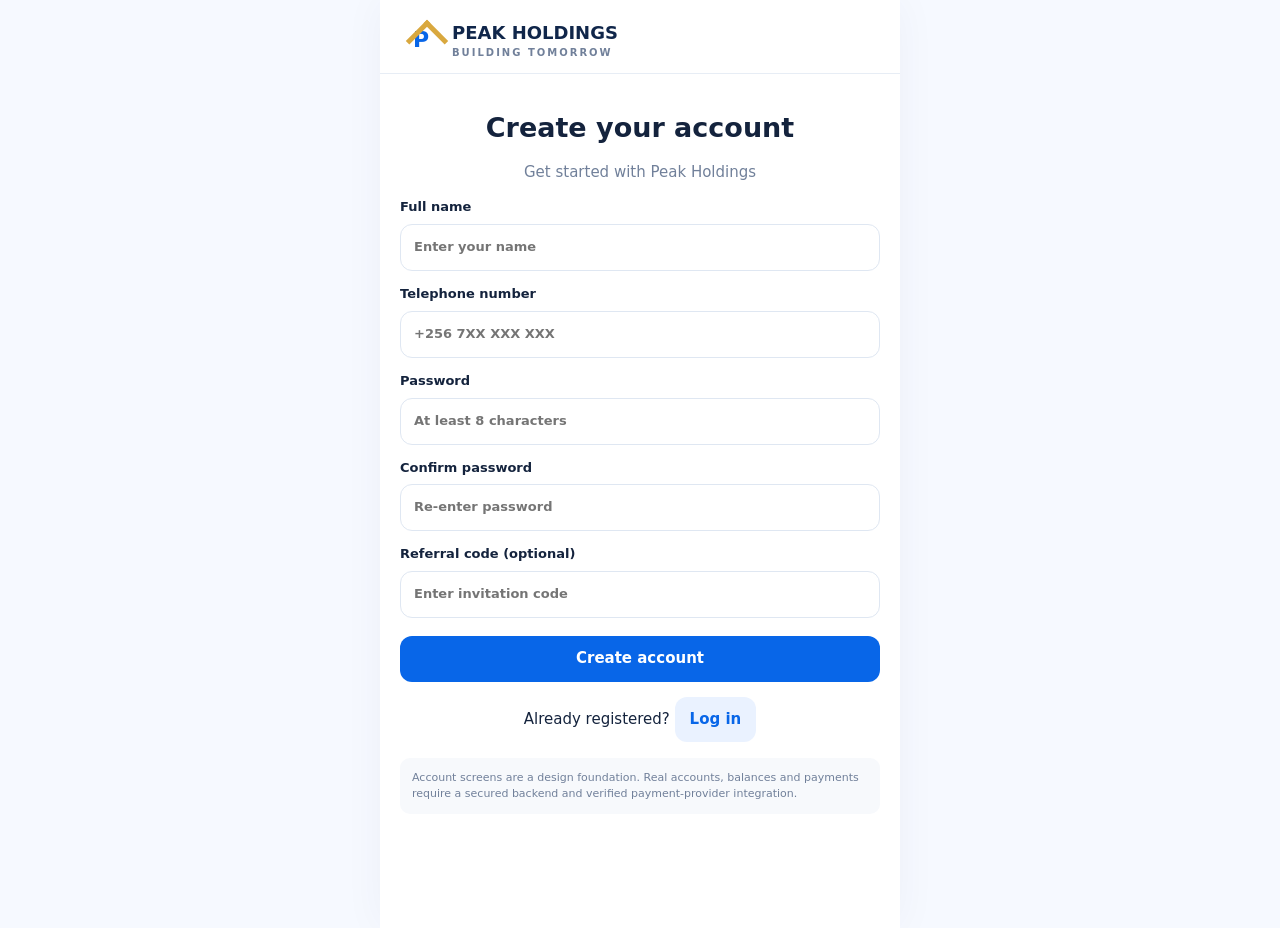
==== index.html @ d8cb35cf "Add Peak Holdings white and blue responsive app foundation" ====
<!doctype html>
<html lang="en">
<head>
<meta charset="utf-8"><meta name="viewport" content="width=device-width,initial-scale=1,viewport-fit=cover">
<meta name="theme-color" content="#ffffff"><meta name="description" content="Peak Holdings account portal">
<title>Peak Holdings</title>
<style>
:root{--blue:#0866e8;--navy:#10264a;--gold:#d9a83e;--ink:#14233d;--muted:#71809a;--line:#e7edf5;--bg:#f6f9ff;--green:#07894f}
*{box-sizing:border-box}body{margin:0;background:var(--bg);color:var(--ink);font:15px/1.45 system-ui,-apple-system,Segoe UI,sans-serif}button,input{font:inherit}button{cursor:pointer}.shell{max-width:520px;margin:auto;min-height:100dvh;background:white;box-shadow:0 0 40px #18345b0b;padding-bottom:88px}.top{padding:20px 20px 12px;display:flex;align-items:center;gap:10px;border-bottom:1px solid var(--line);position:sticky;top:0;background:#ffffffed;backdrop-filter:blur(12px);z-index:5}.logo{width:42px;height:36px;display:grid;place-items:center;font-weight:900;font-size:22px;color:var(--blue);position:relative}.logo:after{content:"";position:absolute;width:25px;height:25px;border-top:5px solid var(--gold);border-right:5px solid var(--gold);transform:rotate(-45deg);right:0;top:4px}.brand{font-size:18px;font-weight:850;color:var(--navy)}.brand small{display:block;font-size:10px;letter-spacing:2px;color:var(--muted);font-weight:700}.view{display:none;padding:20px}.view.active{display:block}.heading{font-size:24px;letter-spacing:-.6px;margin:4px 0 5px}.muted{color:var(--muted)}.welcome{display:flex;justify-content:space-between;align-items:center;margin-bottom:18px}.avatar{width:45px;height:45px;border-radius:15px;background:#e8f1ff;display:grid;place-items:center;font-size:23px}.balance{background:linear-gradient(120deg,#075fe0,#1889ff);color:white;border-radius:20px;padding:20px;margin-bottom:14px;box-shadow:0 12px 26px #0866e82b}.balance .label{opacity:.88;font-size:13px}.balance strong{display:block;font-size:28px;margin:6px 0 15px}.actions{display:flex;gap:10px}.btn{border:0;border-radius:12px;padding:12px 15px;font-weight:750}.btn.primary{background:var(--blue);color:white}.btn.green{background:#08a75b;color:white}.btn.light{background:#eaf2ff;color:var(--blue)}.actions .btn{flex:1}.grid{display:grid;grid-template-columns:1fr 1fr;gap:10px;margin:12px 0}.stat,.card{border:1px solid var(--line);border-radius:16px;padding:14px;background:white}.stat span{display:block;color:var(--muted);font-size:12px}.stat strong{display:block;margin-top:6px;font-size:17px}.section-title{font-size:17px;margin:22px 0 12px}.invite{padding:14px;border:1px solid #cfe0ff;background:#f2f7ff;border-radius:16px}.copyrow{display:flex;gap:8px;margin-top:9px}.copyrow input{min-width:0;flex:1}.field{width:100%;border:1px solid #dfe7f2;border-radius:12px;padding:13px;margin-top:7px;background:#fff;color:var(--ink)}.formlabel{display:block;font-size:13px;font-weight:700;margin-top:14px}.product{display:flex;gap:13px;padding:13px;margin-bottom:11px;border:1px solid var(--line);border-radius:16px}.machine{width:92px;min-width:92px;height:100px;border-radius:12px;background:linear-gradient(145deg,#edf4ff,#fff);display:grid;place-items:center;font-size:38px}.product h3{margin:0 0 5px;font-size:15px}.product p{margin:3px 0;font-size:12px;color:var(--muted)}.product b{color:var(--blue)}.product .btn{margin-top:8px;padding:8px 12px;font-size:12px}.pill{display:inline-block;border-radius:99px;padding:4px 8px;background:#e4f8ed;color:var(--green);font-size:11px;font-weight:800}.tier{display:grid;grid-template-columns:repeat(3,1fr);gap:8px;margin:12px 0}.tier div{text-align:center;padding:14px 5px;border-radius:14px;background:#f0f6ff}.tier b{display:block;font-size:23px;color:var(--blue)}.tablewrap{overflow:auto;border:1px solid var(--line);border-radius:12px}table{width:100%;border-collapse:collapse;white-space:nowrap;font-size:12px}th,td{text-align:left;padding:11px;border-bottom:1px solid var(--line)}th{background:#f5f8fd;color:var(--muted)}.menu{display:flex;align-items:center;gap:12px;padding:15px 3px;border-bottom:1px solid var(--line);font-weight:650}.menu span:first-child{font-size:21px;width:28px}.menu button{margin-left:auto;border:0;background:none;color:var(--blue);font-weight:800}.bottom{position:fixed;bottom:0;left:50%;transform:translateX(-50%);width:min(520px,100%);background:#fff;border-top:1px solid var(--line);display:grid;grid-template-columns:repeat(4,1fr);padding:8px 5px max(8px,env(safe-area-inset-bottom));z-index:10}.nav{border:0;background:white;color:#8290a7;font-size:11px;font-weight:700;padding:5px}.nav span{display:block;font-size:21px;margin-bottom:2px}.nav.active{color:var(--blue)}.auth{padding:26px 20px}.auth .logo{margin:12px auto}.auth h1{text-align:center;font-size:27px;margin:8px 0}.auth .muted{text-align:center}.hidden{display:none!important}.notice{font-size:11px;color:var(--muted);background:#f7f9fc;padding:12px;border-radius:10px;margin-top:16px}
</style></head>
<body><main class="shell">
<header class="top"><div class="logo">P</div><div class="brand">PEAK HOLDINGS<small>BUILDING TOMORROW</small></div></header>
<section id="auth" class="auth">
<div id="register">
<h1>Create your account</h1><p class="muted">Get started with Peak Holdings</p>
<form id="registerForm"><label class="formlabel">Full name<input class="field" name="name" autocomplete="name" required placeholder="Enter your name"></label><label class="formlabel">Telephone number<input class="field" name="phone" type="tel" autocomplete="tel" required placeholder="+256 7XX XXX XXX"></label><label class="formlabel">Password<input class="field" name="password" type="password" minlength="8" required placeholder="At least 8 characters"></label><label class="formlabel">Confirm password<input class="field" name="confirm" type="password" minlength="8" required placeholder="Re-enter password"></label><label class="formlabel">Referral code (optional)<input class="field" name="referral" placeholder="Enter invitation code"></label><button class="btn primary" style="width:100%;margin-top:18px">Create account</button></form>
<p style="text-align:center">Already registered? <button class="btn light" id="showLogin">Log in</button></p>
</div>
<div id="login" class="hidden"><h1>Welcome back</h1><p class="muted">Log in to your account</p><form id="loginForm"><label class="formlabel">Telephone number<input class="field" name="phone" type="tel" required placeholder="+256 7XX XXX XXX"></label><label class="formlabel">Password<input class="field" name="password" type="password" required placeholder="Enter password"></label><button class="btn primary" style="width:100%;margin-top:18px">Log in</button></form><p style="text-align:center">New here? <button class="btn light" id="showRegister">Create account</button></p></div>
<div class="notice">Account screens are a design foundation. Real accounts, balances and payments require a secured backend and verified payment-provider integration.</div>
</section>
<div id="app" class="hidden">
<section class="view active" id="home"><div class="welcome"><div><p class="muted" style="margin:0">Welcome back,</p><h2 class="heading" id="userGreeting">Member 👋</h2><span class="muted" id="userPhone"></span></div><div class="avatar">👤</div></div>
<div class="balance"><div class="label">Account balance</div><strong>UGX <span id="balance">0</span></strong><div class="actions"><button class="btn green" data-action="deposit">＋ Deposit</button><button class="btn" style="background:white;color:var(--blue)" data-action="withdraw">↗ Withdraw</button></div></div>
<div class="grid"><div class="stat"><span>Total deposited</span><strong>UGX 0</strong></div><div class="stat"><span>Today's earnings</span><strong>UGX 0</strong></div><div class="stat"><span>Referral earnings</span><strong>UGX 0</strong></div><div class="stat"><span>Total earned</span><strong>UGX 0</strong></div><div class="stat" style="grid-column:1/-1"><span>Total withdrawn</span><strong>UGX 0</strong></div></div>
<h3 class="section-title">Invite friends</h3><div class="invite"><b>Your invitation link</b><div class="copyrow"><input class="field" id="homeLink" readonly><button class="btn primary" data-copy="homeLink">Copy</button></div></div>
<h3 class="section-title">Active products</h3><div class="card muted">Your purchased products will appear here.</div></section>
<section class="view" id="products"><h2 class="heading">Products</h2><p class="muted">Explore the available machines.</p><div id="productList"></div><div class="notice">Income figures are listed as provided and are not a guarantee of actual returns. Confirm business terms and risks before purchasing.</div></section>
<section class="view" id="referrals"><h2 class="heading">Referrals</h2><p class="muted">Invite friends using your unique code.</p><div class="invite"><b>Your invitation link</b><div class="copyrow"><input class="field" id="refLink" readonly><button class="btn primary" data-copy="refLink">Copy</button></div><p>Your referral code: <b id="refCode">—</b></p></div><h3 class="section-title">Commission levels</h3><div class="tier"><div>Level 1<b>20%</b></div><div>Level 2<b>5%</b></div><div>Level 3<b>2%</b></div></div><h3 class="section-title">Referred friends</h3><div class="tablewrap"><table><thead><tr><th>Telephone</th><th>Date & time</th><th>Deposit</th></tr></thead><tbody><tr><td colspan="3" class="muted">No referral records yet.</td></tr></tbody></table></div></section>
<section class="view" id="account"><h2 class="heading">Account</h2><div class="card" style="display:flex;align-items:center;gap:14px;margin:15px 0"><div class="avatar">👤</div><div><b id="accountName">Member</b><div class="muted" id="accountPhone"></div><small class="muted">Account number · telephone</small></div></div><div class="grid"><div class="stat"><span>Account balance</span><strong>UGX 0</strong></div><div class="stat"><span>Total earnings</span><strong>UGX 0</strong></div></div><div class="menu"><span>📒</span>Transaction ledger<button data-action="ledger">Open ›</button></div><div class="menu"><span>🔐</span>Change password<button data-action="password">Open ›</button></div><div class="menu"><span>📲</span>Install app (PWA)<button id="installBtn">Install ›</button></div><div class="menu"><span>✈️</span>Telegram Channel<button data-action="channel">Open ›</button></div><div class="menu"><span>💬</span>Telegram Support<button data-action="support">Open ›</button></div><div class="menu"><span>🛟</span>Help & support</div><button id="logout" class="btn" style="width:100%;margin-top:22px;background:#fff0f0;color:#c33">Log out</button></section>
<nav class="bottom"><button class="nav active" data-tab="home"><span>⌂</span>Home</button><button class="nav" data-tab="products"><span>▦</span>Products</button><button class="nav" data-tab="referrals"><span>♧</span>Referrals</button><button class="nav" data-tab="account"><span>♙</span>Account</button></nav>
</div></main>
<script>
const products=[
[1,15000,5000,60,'⚡'],[2,30000,10000,45,'🔋'],[3,60000,20000,30,'☀️'],[4,120000,30000,15,'🔧'],[5,250000,62500,15,'⚙️'],[6,500000,125000,15,'🔌'],[7,1000000,250000,10,'🛠️'],[8,1500000,500000,10,'🔩'],[9,2000000,750000,10,'🏭'],[10,1000000,250000,30,'⚡']];
const fmt=n=>Number(n).toLocaleString('en-UG');document.getElementById('productList').innerHTML=products.map(p=>'<article class="product"><div class="machine">'+p[4]+'</div><div><h3>Machine '+p[0]+'</h3><p>Price: <b>UGX '+fmt(p[1])+'</b></p><p>Daily income: <b>UGX '+fmt(p[2])+'</b></p><p>Duration: '+p[3]+' days</p><p>Total listed return: <b>UGX '+fmt(p[2]*p[3])+'</b></p><button class="btn primary" data-action="buy" data-product="'+p[0]+'">View details</button></div></article>').join('');
let user=null;const auth=document.getElementById('auth'),app=document.getElementById('app');
function enter(u){user=u;auth.classList.add('hidden');app.classList.remove('hidden');document.getElementById('userGreeting').textContent=(u.name||'Member')+' 👋';document.getElementById('userPhone').textContent=u.phone;document.getElementById('accountName').textContent=u.name||'Member';document.getElementById('accountPhone').textContent=u.phone;const code='PK'+u.phone.replace(/\D/g,'').slice(-6);document.getElementById('refCode').textContent=code;document.getElementById('homeLink').value=document.getElementById('refLink').value=location.origin+location.pathname+'?ref='+code;showTab('home')}
function showTab(id){document.querySelectorAll('.view').forEach(x=>x.classList.toggle('active',x.id===id));document.querySelectorAll('.nav').forEach(x=>x.classList.toggle('active',x.dataset.tab===id))}
document.querySelectorAll('.nav').forEach(b=>b.onclick=()=>showTab(b.dataset.tab));
document.getElementById('showLogin').onclick=()=>{document.getElementById('register').classList.add('hidden');document.getElementById('login').classList.remove('hidden')};
document.getElementById('showRegister').onclick=()=>{document.getElementById('login').classList.add('hidden');document.getElementById('register').classList.remove('hidden')};
document.getElementById('registerForm').onsubmit=e=>{e.preventDefault();const d=new FormData(e.target);if(d.get('password')!==d.get('confirm'))return alert('Passwords do not match.');alert('The design is ready, but registration will work after the secure backend is connected. No account or bonus has been created.');};
document.getElementById('loginForm').onsubmit=e=>{e.preventDefault();alert('Login will be enabled after secure backend setup.');};
document.querySelectorAll('[data-copy]').forEach(b=>b.onclick=async()=>{const i=document.getElementById(b.dataset.copy);try{await navigator.clipboard.writeText(i.value);b.textContent='Copied!';setTimeout(()=>b.textContent='Copy',1300)}catch{ i.select();document.execCommand('copy')}});
document.querySelectorAll('[data-action]').forEach(b=>b.onclick=()=>{const a=b.dataset.action;if(a==='buy')alert('Machine '+b.dataset.product+': purchase will be enabled after verified deposits and backend accounting are connected.');else if(a==='deposit'||a==='withdraw')alert(a==='deposit'?'Deposit requests will use verified Marzpay collections.':'Withdrawals require server-side balance checks and verified Marzpay disbursement.');else if(a==='password')alert('Secure password changes will be enabled with backend authentication.');else if(a==='ledger')alert('Your verified transaction ledger will appear here after backend setup.');else alert('Add the official Telegram channel/support links to enable this contact.');});
document.getElementById('logout').onclick=()=>{user=null;app.classList.add('hidden');auth.classList.remove('hidden');document.getElementById('register').classList.remove('hidden');document.getElementById('login').classList.add('hidden')};
let deferredPrompt;window.addEventListener('beforeinstallprompt',e=>{e.preventDefault();deferredPrompt=e});document.getElementById('installBtn').onclick=async()=>{if(deferredPrompt){deferredPrompt.prompt();deferredPrompt=null}else alert('Install becomes available after the PWA manifest, service worker and HTTPS deployment are configured.')};
</script></body></html>
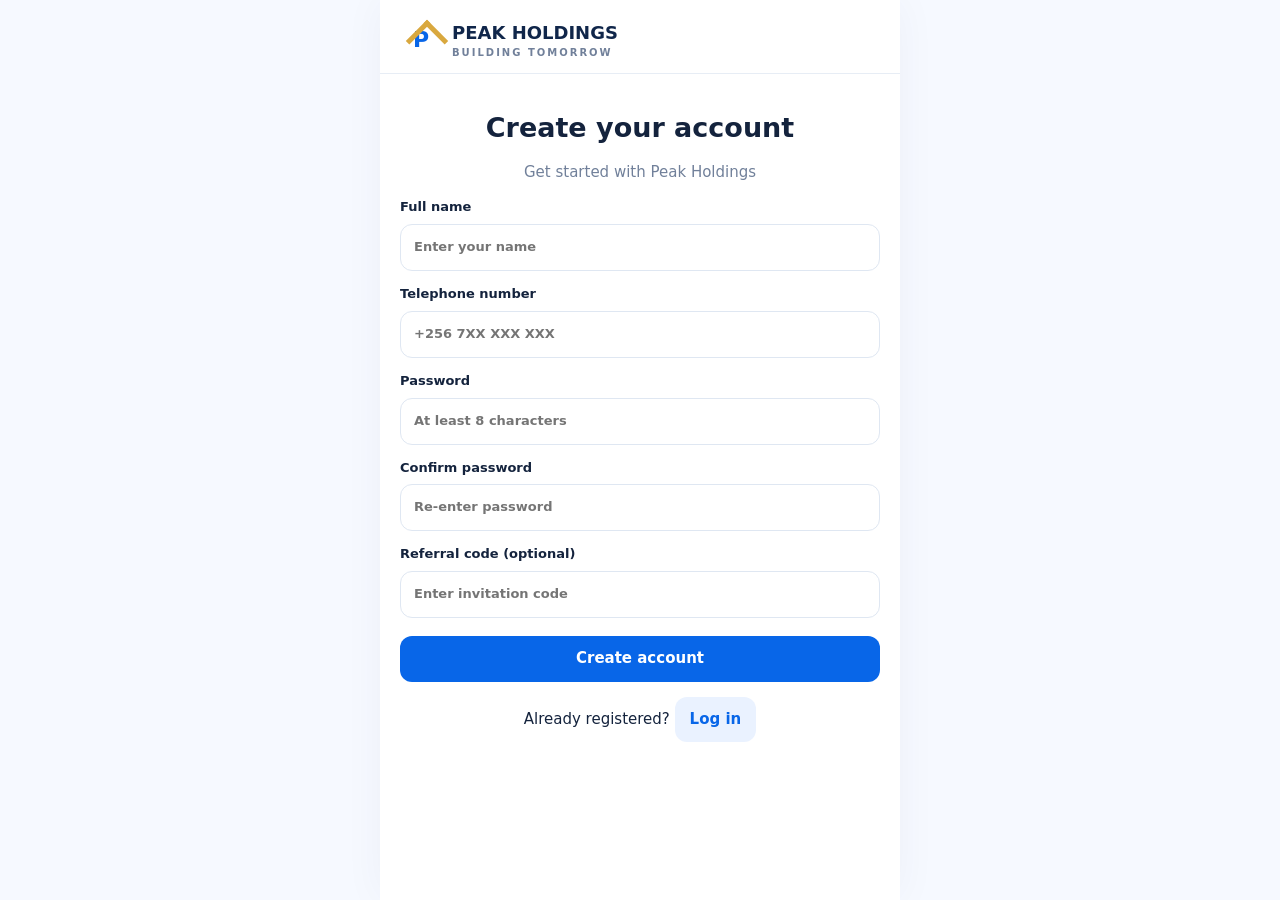
==== commit d7d85ba6: "Load products and account ledger from API" ====
--- a/index.html
+++ b/index.html
@@ -17,7 +17,7 @@
 <p style="text-align:center">Already registered? <button class="btn light" id="showLogin">Log in</button></p>
 </div>
 <div id="login" class="hidden"><h1>Welcome back</h1><p class="muted">Log in to your account</p><form id="loginForm"><label class="formlabel">Telephone number<input class="field" name="phone" type="tel" required placeholder="+256 7XX XXX XXX"></label><label class="formlabel">Password<input class="field" name="password" type="password" required placeholder="Enter password"></label><button class="btn primary" style="width:100%;margin-top:18px">Log in</button></form><p style="text-align:center">New here? <button class="btn light" id="showRegister">Create account</button></p></div>
-<div class="notice">Account screens are a design foundation. Real accounts, balances and payments require a secured backend and verified payment-provider integration.</div>
+
 </section>
 <div id="app" class="hidden">
 <section class="view active" id="home"><div class="welcome"><div><p class="muted" style="margin:0">Welcome back,</p><h2 class="heading" id="userGreeting">Member 👋</h2><span class="muted" id="userPhone"></span></div><div class="avatar">👤</div></div>
@@ -33,17 +33,25 @@
 <script>
 const products=[
 [1,15000,5000,60,'⚡'],[2,30000,10000,45,'🔋'],[3,60000,20000,30,'☀️'],[4,120000,30000,15,'🔧'],[5,250000,62500,15,'⚙️'],[6,500000,125000,15,'🔌'],[7,1000000,250000,10,'🛠️'],[8,1500000,500000,10,'🔩'],[9,2000000,750000,10,'🏭'],[10,1000000,250000,30,'⚡']];
-const fmt=n=>Number(n).toLocaleString('en-UG');document.getElementById('productList').innerHTML=products.map(p=>'<article class="product"><div class="machine">'+p[4]+'</div><div><h3>Machine '+p[0]+'</h3><p>Price: <b>UGX '+fmt(p[1])+'</b></p><p>Daily income: <b>UGX '+fmt(p[2])+'</b></p><p>Duration: '+p[3]+' days</p><p>Total listed return: <b>UGX '+fmt(p[2]*p[3])+'</b></p><button class="btn primary" data-action="buy" data-product="'+p[0]+'">View details</button></div></article>').join('');
+const fmt=n=>Number(n).toLocaleString('en-UG');
+function renderProducts(items){document.getElementById('productList').innerHTML=items.map(p=>{const no=Number(String(p.name||'').match(/\d+/)?.[0]||p.id);const price=Number(p.price_ugx),daily=Number(p.daily_income_ugx),days=Number(p.duration_days);return '<article class="product"><div class="machine">'+(products[no-1]?.[4]||'⚙️')+'</div><div><h3>'+String(p.name||('Machine '+no)).replace(/[<>]/g,'')+'</h3><p>Price: <b>UGX '+fmt(price)+'</b></p><p>Daily income: <b>UGX '+fmt(daily)+'</b></p><p>Duration: '+days+' days</p><p>Total listed return: <b>UGX '+fmt(daily*days)+'</b></p><button class="btn primary" data-action="buy" data-product="'+no+'">View details</button></div></article>'}).join('');}
+renderProducts(products.map(p=>({id:p[0],name:'Machine '+p[0],price_ugx:p[1],daily_income_ugx:p[2],duration_days:p[3]})));
+
 let user=null;const auth=document.getElementById('auth'),app=document.getElementById('app');
-function enter(u){user=u;auth.classList.add('hidden');app.classList.remove('hidden');document.getElementById('userGreeting').textContent=(u.name||'Member')+' 👋';document.getElementById('userPhone').textContent=u.phone;document.getElementById('accountName').textContent=u.name||'Member';document.getElementById('accountPhone').textContent=u.phone;const code='PK'+u.phone.replace(/\D/g,'').slice(-6);document.getElementById('refCode').textContent=code;document.getElementById('homeLink').value=document.getElementById('refLink').value=location.origin+location.pathname+'?ref='+code;showTab('home')}
+function enter(u){user=u;auth.classList.add('hidden');app.classList.remove('hidden');document.getElementById('userGreeting').textContent=(u.name||'Member')+' 👋';document.getElementById('userPhone').textContent=u.phone;document.getElementById('accountName').textContent=u.name||'Member';document.getElementById('accountPhone').textContent=u.phone;const code=u.referralCode||'—';document.getElementById('refCode').textContent=code;document.getElementById('homeLink').value=document.getElementById('refLink').value=location.origin+location.pathname+'?ref='+encodeURIComponent(code);showTab('home')}
 function showTab(id){document.querySelectorAll('.view').forEach(x=>x.classList.toggle('active',x.id===id));document.querySelectorAll('.nav').forEach(x=>x.classList.toggle('active',x.dataset.tab===id))}
 document.querySelectorAll('.nav').forEach(b=>b.onclick=()=>showTab(b.dataset.tab));
 document.getElementById('showLogin').onclick=()=>{document.getElementById('register').classList.add('hidden');document.getElementById('login').classList.remove('hidden')};
 document.getElementById('showRegister').onclick=()=>{document.getElementById('login').classList.add('hidden');document.getElementById('register').classList.remove('hidden')};
-document.getElementById('registerForm').onsubmit=e=>{e.preventDefault();const d=new FormData(e.target);if(d.get('password')!==d.get('confirm'))return alert('Passwords do not match.');alert('The design is ready, but registration will work after the secure backend is connected. No account or bonus has been created.');};
-document.getElementById('loginForm').onsubmit=e=>{e.preventDefault();alert('Login will be enabled after secure backend setup.');};
+const API_BASE='https://peak-holdings-api.investmentreal95.workers.dev/api';
+async function api(path,body,token){const res=await fetch(API_BASE+path,{method:body?'POST':'GET',headers:{'content-type':'application/json',...(token?{authorization:'Bearer '+token}:{})},body:body?JSON.stringify(body):undefined});const data=await res.json().catch(()=>({error:'Unexpected server response'}));if(!res.ok)throw new Error(data.error||'Request failed');return data}
+async function refreshAccount(){const data=await api('/me',null,localStorage.getItem('peak_token'));document.getElementById('balance').textContent=fmt(data.balanceUgx||0);const ledgerRows=(data.ledger||[]).map(x=>'<tr><td>'+String(x.description||x.type).replace(/[<>]/g,'')+'</td><td>'+String(x.direction||'').replace(/[<>]/g,'')+'</td><td>UGX '+fmt(x.amount_ugx)+'</td><td>'+String(x.status||'').replace(/[<>]/g,'')+'</td></tr>').join('');const ledgerTable='<div class="tablewrap"><table><thead><tr><th>Transaction</th><th>Direction</th><th>Amount</th><th>Status</th></tr></thead><tbody>'+(ledgerRows||'<tr><td colspan="4">No transactions yet.</td></tr>')+'</tbody></table></div>';window.peakLedgerHtml=ledgerTable;return data}
+function saveSession(data){localStorage.setItem('peak_token',data.token);localStorage.setItem('peak_user',JSON.stringify(data.user));enter({name:data.user.name,phone:data.user.phone,referralCode:data.user.referralCode});refreshAccount().catch(err=>console.warn('Account refresh failed',err));}
+document.getElementById('registerForm').onsubmit=async e=>{e.preventDefault();const d=new FormData(e.target);if(d.get('password')!==d.get('confirm'))return alert('Passwords do not match.');const btn=e.submitter;btn.disabled=true;btn.textContent='Creating account…';try{const data=await api('/register',{name:d.get('name'),phone:d.get('phone'),password:d.get('password'),referral:d.get('referral')});saveSession(data);alert('Account created. Welcome bonus recorded.');}catch(err){alert(err.message)}finally{btn.disabled=false;btn.textContent='Create account'};};
+document.getElementById('loginForm').onsubmit=async e=>{e.preventDefault();const d=new FormData(e.target);const btn=e.submitter;btn.disabled=true;btn.textContent='Logging in…';try{const data=await api('/login',{phone:d.get('phone'),password:d.get('password')});saveSession(data)}catch(err){alert(err.message)}finally{btn.disabled=false;btn.textContent='Log in'};};
 document.querySelectorAll('[data-copy]').forEach(b=>b.onclick=async()=>{const i=document.getElementById(b.dataset.copy);try{await navigator.clipboard.writeText(i.value);b.textContent='Copied!';setTimeout(()=>b.textContent='Copy',1300)}catch{ i.select();document.execCommand('copy')}});
-document.querySelectorAll('[data-action]').forEach(b=>b.onclick=()=>{const a=b.dataset.action;if(a==='buy')alert('Machine '+b.dataset.product+': purchase will be enabled after verified deposits and backend accounting are connected.');else if(a==='deposit'||a==='withdraw')alert(a==='deposit'?'Deposit requests will use verified Marzpay collections.':'Withdrawals require server-side balance checks and verified Marzpay disbursement.');else if(a==='password')alert('Secure password changes will be enabled with backend authentication.');else if(a==='ledger')alert('Your verified transaction ledger will appear here after backend setup.');else alert('Add the official Telegram channel/support links to enable this contact.');});
-document.getElementById('logout').onclick=()=>{user=null;app.classList.add('hidden');auth.classList.remove('hidden');document.getElementById('register').classList.remove('hidden');document.getElementById('login').classList.add('hidden')};
+document.querySelectorAll('[data-action]').forEach(b=>b.onclick=()=>{const a=b.dataset.action;if(a==='buy')alert('Machine '+b.dataset.product+': purchase will be enabled after verified deposits and backend accounting are connected.');else if(a==='deposit'||a==='withdraw')alert(a==='deposit'?'Deposit requests will use verified Marzpay collections.':'Withdrawals require server-side balance checks and verified Marzpay disbursement.');else if(a==='password')alert('Secure password changes will be enabled with backend authentication.');else if(a==='ledger'){const w=window.open('','_blank');if(w){w.document.write('<title>Peak Holdings Ledger</title><h2>Transaction ledger</h2>'+(window.peakLedgerHtml||'<p>Loading ledger…</p>'));w.document.close()}else alert('Allow pop-ups to view the ledger.');}else alert('Add the official Telegram channel/support links to enable this contact.');});
+document.getElementById('logout').onclick=async()=>{try{await api('/logout',{},localStorage.getItem('peak_token'))}catch{}localStorage.removeItem('peak_token');localStorage.removeItem('peak_user');user=null;app.classList.add('hidden');auth.classList.remove('hidden');document.getElementById('register').classList.remove('hidden');document.getElementById('login').classList.add('hidden')};
+(async()=>{try{const data=await api('/products');if(Array.isArray(data.products)&&data.products.length)renderProducts(data.products)}catch(err){console.warn('Could not load server products; showing configured catalogue',err)}const token=localStorage.getItem('peak_token');if(token){try{const data=await api('/me',null,token);enter(data.user);document.getElementById('balance').textContent=fmt(data.balanceUgx||0);const rows=(data.ledger||[]).map(x=>'<tr><td>'+String(x.description||x.type).replace(/[<>]/g,'')+'</td><td>'+String(x.direction||'').replace(/[<>]/g,'')+'</td><td>UGX '+fmt(x.amount_ugx)+'</td><td>'+String(x.status||'').replace(/[<>]/g,'')+'</td></tr>').join('');window.peakLedgerHtml='<div class="tablewrap"><table><thead><tr><th>Transaction</th><th>Direction</th><th>Amount</th><th>Status</th></tr></thead><tbody>'+(rows||'<tr><td colspan="4">No transactions yet.</td></tr>')+'</tbody></table></div>'}catch{localStorage.removeItem('peak_token');localStorage.removeItem('peak_user')}}})();
 let deferredPrompt;window.addEventListener('beforeinstallprompt',e=>{e.preventDefault();deferredPrompt=e});document.getElementById('installBtn').onclick=async()=>{if(deferredPrompt){deferredPrompt.prompt();deferredPrompt=null}else alert('Install becomes available after the PWA manifest, service worker and HTTPS deployment are configured.')};
 </script></body></html>
